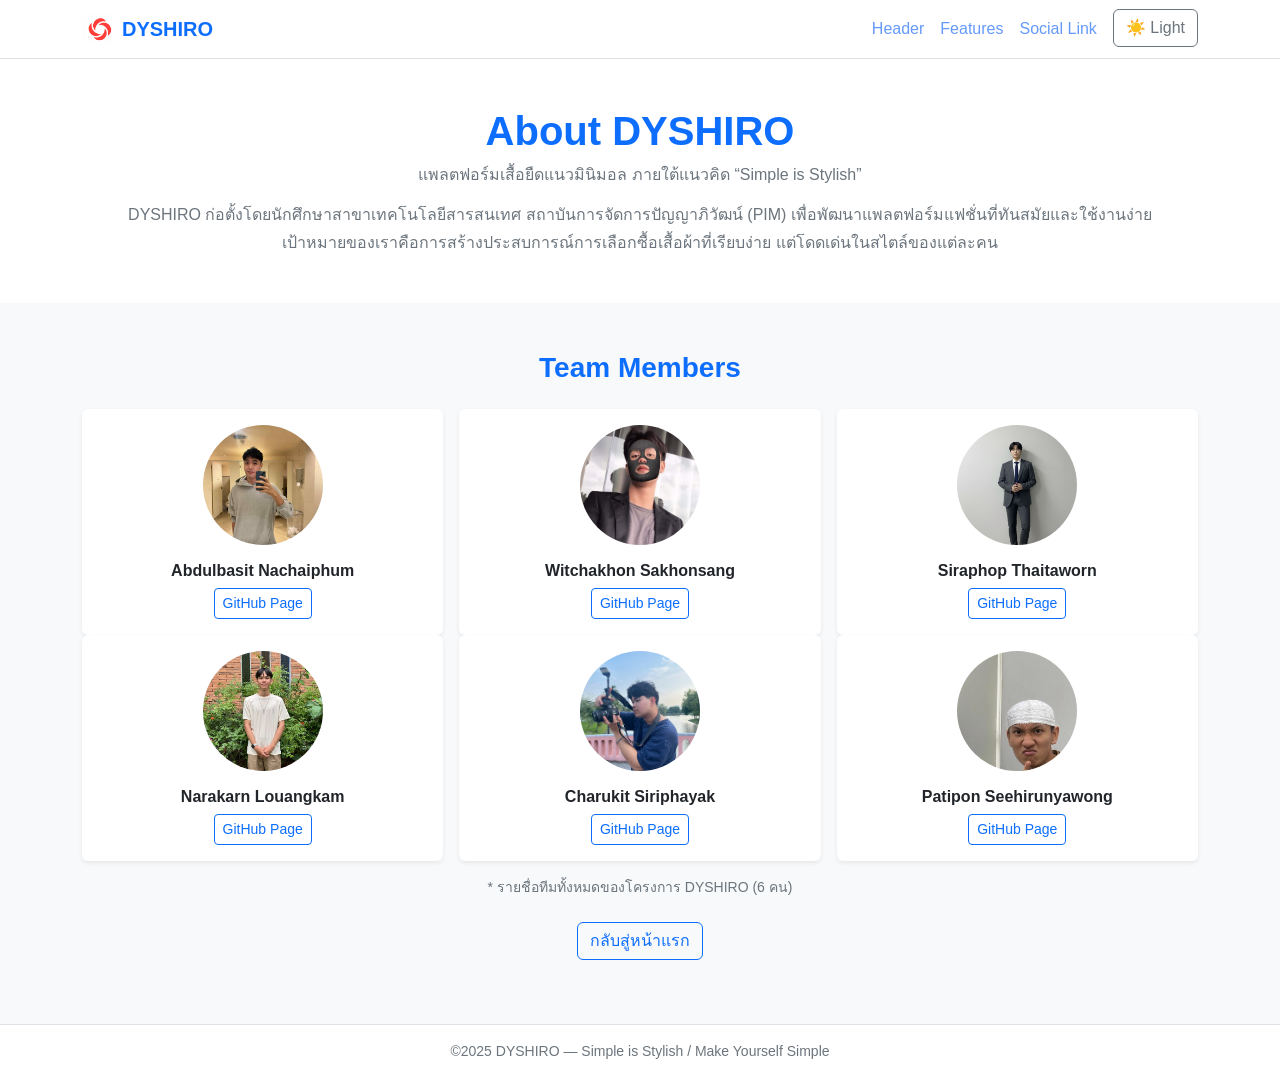
==== Teammember.html @ 55dbb314 "Update latest changes" ====
<!doctype html>
<html lang="th">
  <head>
    <meta charset="utf-8" />
    <meta name="viewport" content="width=device-width, initial-scale=1" />
    <title>Team Member — DYSHIRO</title>
    <link href="https://cdn.jsdelivr.net/npm/bootstrap@5.3.3/dist/css/bootstrap.min.css" rel="stylesheet">
    <link rel="shortcut icon" href="LOGO.png" type="image/x-icon">
    <link rel="stylesheet" href="styles.css">

    <style>

      :root {
        --color-primary: #0d6efd;
        --color-text-main: #212529;
        --color-text-muted: #6c757d;
        --color-bg-body: #f8f9fa;
        --color-bg-card: #ffffff;
        --color-border: #dee2e6;
      }

      .dark-mode {
        --color-primary: #8cb4ff;
        --color-text-main: #ffffff;
        --color-text-muted: #ffffff;
        --color-bg-body: #414141;
        --color-bg-card: #2d2828;
        --color-border: #0080ff;
      }
      
      html { scroll-behavior: smooth; }
      
      body { 
        font-family:"Segoe UI", Arial, sans-serif; 
        background: var(--color-bg-body) !important; 
        color: var(--color-text-main) !important; 
      }
      .navbar-brand img { width:32px; height:32px; margin-right:.5rem; }
      
      h1,h3, .navbar-brand { 
        font-weight:700; 
        color: var(--color-primary) !important; 
      }

      .bg-white, .bg-light, .card, footer {
          background-color: var(--color-bg-card) !important;
          color: var(--color-text-main) !important;
      }
      .text-muted {
          color: var(--color-text-muted) !important;
      }
      .border-bottom, .border-top, .border {
          border-color: var(--color-border) !important;
      }

      .btn-outline-primary {
          border-color: var(--color-primary);
          color: var(--color-primary);
      }
      .btn-outline-primary:hover {
          background-color: var(--color-primary);
          color: var(--color-bg-card);
      }

      .member-pic { width:120px; height:120px; border-radius:50%; object-fit:cover; }
      .section-gap { padding:3rem 0; }
    </style>
  </head>
  <body>

    <nav class="navbar navbar-expand-lg bg-white border-bottom">
      <div class="container">
        <a class="navbar-brand d-flex align-items-center fw-bold" href="index.html">
          <img src="phoo.png" alt="Logo"> DYSHIRO
        </a>
        <button class="navbar-toggler" type="button" data-bs-toggle="collapse" data-bs-target="#menu">
          <span class="navbar-toggler-icon"></span>
        </button>
        <div id="menu" class="collapse navbar-collapse">
          <ul class="navbar-nav ms-auto">
            <li class="nav-item"><a class="nav-link" href="index.html#home"><HS class="Top">Header</HS></a></li>
            <li class="nav-item"><a class="nav-link" href="index.html#features"><HS class="Top">Features</HS></a></li>
            <li class="nav-item"><a class="nav-link" href="index.html#social"><HS class="Top">Social Link</HS></a></li>
            
            <li class="nav-item ms-lg-2">
              <button id="themeToggle" class="btn btn-outline-secondary mt-2 mt-lg-0">
                ☀️ Light
              </button>
            </li>
            
          </ul>
        </div>
      </div>
    </nav>

    <section class="section-gap bg-white">
      <div class="container text-center">
        <h1 class="mb-2">About DYSHIRO</h1>
        <p class="text-muted mb-3">แพลตฟอร์มเสื้อยืดแนวมินิมอล ภายใต้แนวคิด “Simple is Stylish”</p>
        <p class="text-muted mb-1">
          DYSHIRO ก่อตั้งโดยนักศึกษาสาขาเทคโนโลยีสารสนเทศ สถาบันการจัดการปัญญาภิวัฒน์ (PIM)  
          เพื่อพัฒนาแพลตฟอร์มแฟชั่นที่ทันสมัยและใช้งานง่าย
        </p>
        <p class="text-muted mb-0">เป้าหมายของเราคือการสร้างประสบการณ์การเลือกซื้อเสื้อผ้าที่เรียบง่าย  
        แต่โดดเด่นในสไตล์ของแต่ละคน</p>
      </div>
    </section>

    <section class="section-gap">
      <div class="container">
        <h3 class="mb-4 text-center">Team Members</h3>

        <div class="row g-3 justify-content-center">
          <div class="col-12 col-md-6 col-lg-4">
            <div class="card h-100 text-center border-0 shadow-sm">
              <div class="card-body">
                <img src="AUDY.jpg" alt="Abdulbasit" class="member-pic mb-3">
                <h6 class="fw-bold mb-1">Abdulbasit Nachaiphum</h6>
                <div class="text-muted small mb-2"></div>
                <a class="btn btn-outline-primary btn-sm" href="" target="_blank">GitHub Page</a>
              </div>
            </div>
          </div>

          <div class="col-12 col-md-6 col-lg-4">
            <div class="card h-100 text-center border-0 shadow-sm">
              <div class="card-body">
                <img src="HS.jpg" alt="HSSD" class="member-pic mb-3">
                <h6 class="fw-bold mb-1">Witchakhon Sakhonsang</h6>
                <div class="text-muted small mb-2"></div>
                <a class="btn btn-outline-primary btn-sm" href="" target="_blank">GitHub Page</a>
              </div>
            </div>
          </div>

          <div class="col-12 col-md-6 col-lg-4">
            <div class="card h-100 text-center border-0 shadow-sm">
              <div class="card-body">
                <img src="YO.jpg" alt="" class="member-pic mb-3">
                <h6 class="fw-bold mb-1">Siraphop Thaitaworn</h6>
                <div class="text-muted small mb-2"></div>
                <a class="btn btn-outline-primary btn-sm" href=""_blank">GitHub Page</a>
              </div>
            </div>
          </div>
        </div>

        <div class="row g-3 justify-content-center">
          <div class="col-12 col-md-6 col-lg-4">
            <div class="card h-100 text-center border-0 shadow-sm">
              <div class="card-body">
                <img src="narakarn.jpg" alt="narakarn" class="member-pic mb-3">
                <h6 class="fw-bold mb-1">Narakarn Louangkam</h6>
                <div class="text-muted small mb-2"></div>
                <a class="btn btn-outline-primary btn-sm" href="" target="_blank">GitHub Page</a>
              </div>
            </div>
          </div>

          <div class="col-12 col-md-6 col-lg-4">
            <div class="card h-100 text-center border-0 shadow-sm">
              <div class="card-body">
                <img src="tor.jpg" alt="Jrk" class="member-pic mb-3">
                <h6 class="fw-bold mb-1">Charukit Siriphayak</h6>
                <div class="text-muted small mb-2"></div>
                <a class="btn btn-outline-primary btn-sm" href="" target="_blank">GitHub Page</a>
              </div>
            </div>
          </div>

          <div class="col-12 col-md-6 col-lg-4">
            <div class="card h-100 text-center border-0 shadow-sm">
              <div class="card-body">
                <img src="JEFF.jpg" alt="Patipon Seehirunyawong" class="member-pic mb-3">
                <h6 class="fw-bold mb-1">Patipon Seehirunyawong</h6>
                <div class="text-muted small mb-2"> </div>
                <a class="btn btn-outline-primary btn-sm" href="" target="_blank">GitHub Page</a>
              </div>
            </div>
          </div>
        </div>
        <div class="text-center small text-muted mt-3">
          * รายชื่อทีมทั้งหมดของโครงการ DYSHIRO (6 คน)

        </div>

        <p class="text-center mt-4">
          <a href="index.html" class="btn btn-outline-primary">กลับสู่หน้าแรก</a>
        </p>
      </div>
    </section>

    <footer class="py-3 bg-white border-top">
      <div class="container text-center">
        <p class="small text-muted mb-0">©2025 DYSHIRO — Simple is Stylish / Make Yourself Simple</p>
      </div>
    </footer>

    <script src="https://cdn.jsdelivr.net/npm/bootstrap@5.3.3/dist/js/bootstrap.bundle.min.js"></script>

    <script>
      const toggle = document.getElementById('themeToggle');
      const body = document.body;

      if (localStorage.getItem('theme') === 'dark') {
        body.classList.add('dark-mode');
        toggle.innerHTML = '🌙 Dark';
      }

      toggle.addEventListener('click', () => {
        if (body.classList.contains('dark-mode')) {
          body.classList.remove('dark-mode');
          localStorage.setItem('theme', 'light');
          toggle.innerHTML = '☀️ Light';
        } else {
          body.classList.add('dark-mode');
          localStorage.setItem('theme', 'dark');
          toggle.innerHTML = '🌙 Dark';
        }
      });
    </script>
  </body>
</html>
---- styles.css ----
body {
    font-family: "Segoe UI", sans-serif;
    background-color: #f8f9fa;
    color: #212529;
  }

  .navbar-brand {
    font-weight: 700;
    color: #0d6efd;
  }

  h1, h2 {
    font-weight: 700;
    color: #0d6efd;
  }

  .btn-primary {
    background-color: #0d6efd;
    border: none;
  }

  .btn-primary:hover {
    opacity: 0.9;
  }

  .btn-outline-primary {
    border-color: #0d6efd;
    color: #0d6efd;
  }

  .btn-outline-primary:hover {
    background-color: #0d6efd;
    color: white;
  }

  .hero-section {
    padding: 5rem 0;
    background-color: #ffffff;
  }

  .Top {
    color: #659afc;
  }
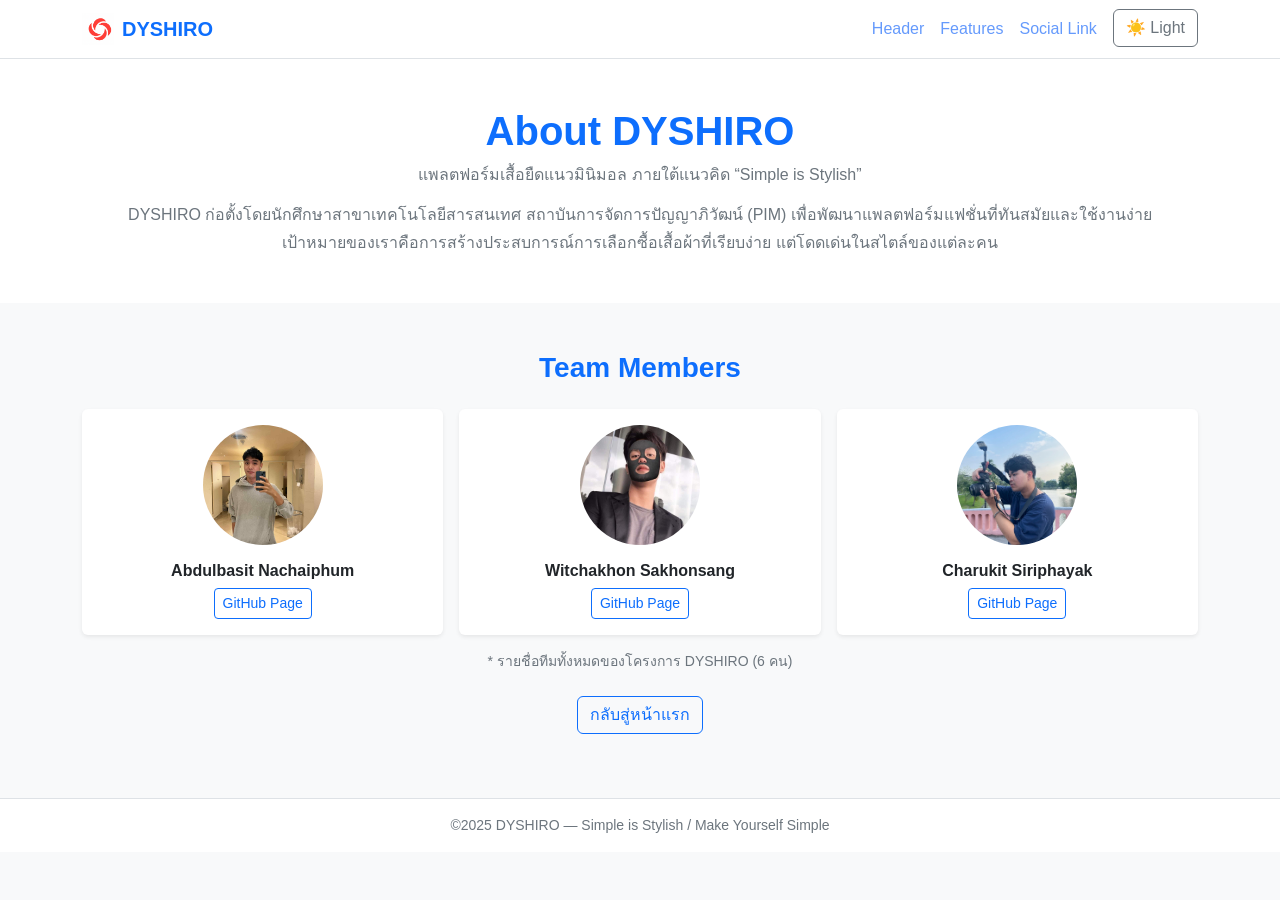
==== commit 1e7b18bf: "Add DYSHIRO RAG Chatbot" ====
--- a/Teammember.html
+++ b/Teammember.html
@@ -136,30 +136,6 @@
           <div class="col-12 col-md-6 col-lg-4">
             <div class="card h-100 text-center border-0 shadow-sm">
               <div class="card-body">
-                <img src="YO.jpg" alt="" class="member-pic mb-3">
-                <h6 class="fw-bold mb-1">Siraphop Thaitaworn</h6>
-                <div class="text-muted small mb-2"></div>
-                <a class="btn btn-outline-primary btn-sm" href=""_blank">GitHub Page</a>
-              </div>
-            </div>
-          </div>
-        </div>
-
-        <div class="row g-3 justify-content-center">
-          <div class="col-12 col-md-6 col-lg-4">
-            <div class="card h-100 text-center border-0 shadow-sm">
-              <div class="card-body">
-                <img src="narakarn.jpg" alt="narakarn" class="member-pic mb-3">
-                <h6 class="fw-bold mb-1">Narakarn Louangkam</h6>
-                <div class="text-muted small mb-2"></div>
-                <a class="btn btn-outline-primary btn-sm" href="" target="_blank">GitHub Page</a>
-              </div>
-            </div>
-          </div>
-
-          <div class="col-12 col-md-6 col-lg-4">
-            <div class="card h-100 text-center border-0 shadow-sm">
-              <div class="card-body">
                 <img src="tor.jpg" alt="Jrk" class="member-pic mb-3">
                 <h6 class="fw-bold mb-1">Charukit Siriphayak</h6>
                 <div class="text-muted small mb-2"></div>
@@ -167,18 +143,6 @@
               </div>
             </div>
           </div>
-
-          <div class="col-12 col-md-6 col-lg-4">
-            <div class="card h-100 text-center border-0 shadow-sm">
-              <div class="card-body">
-                <img src="JEFF.jpg" alt="Patipon Seehirunyawong" class="member-pic mb-3">
-                <h6 class="fw-bold mb-1">Patipon Seehirunyawong</h6>
-                <div class="text-muted small mb-2"> </div>
-                <a class="btn btn-outline-primary btn-sm" href="" target="_blank">GitHub Page</a>
-              </div>
-            </div>
-          </div>
-        </div>
         <div class="text-center small text-muted mt-3">
           * รายชื่อทีมทั้งหมดของโครงการ DYSHIRO (6 คน)
 
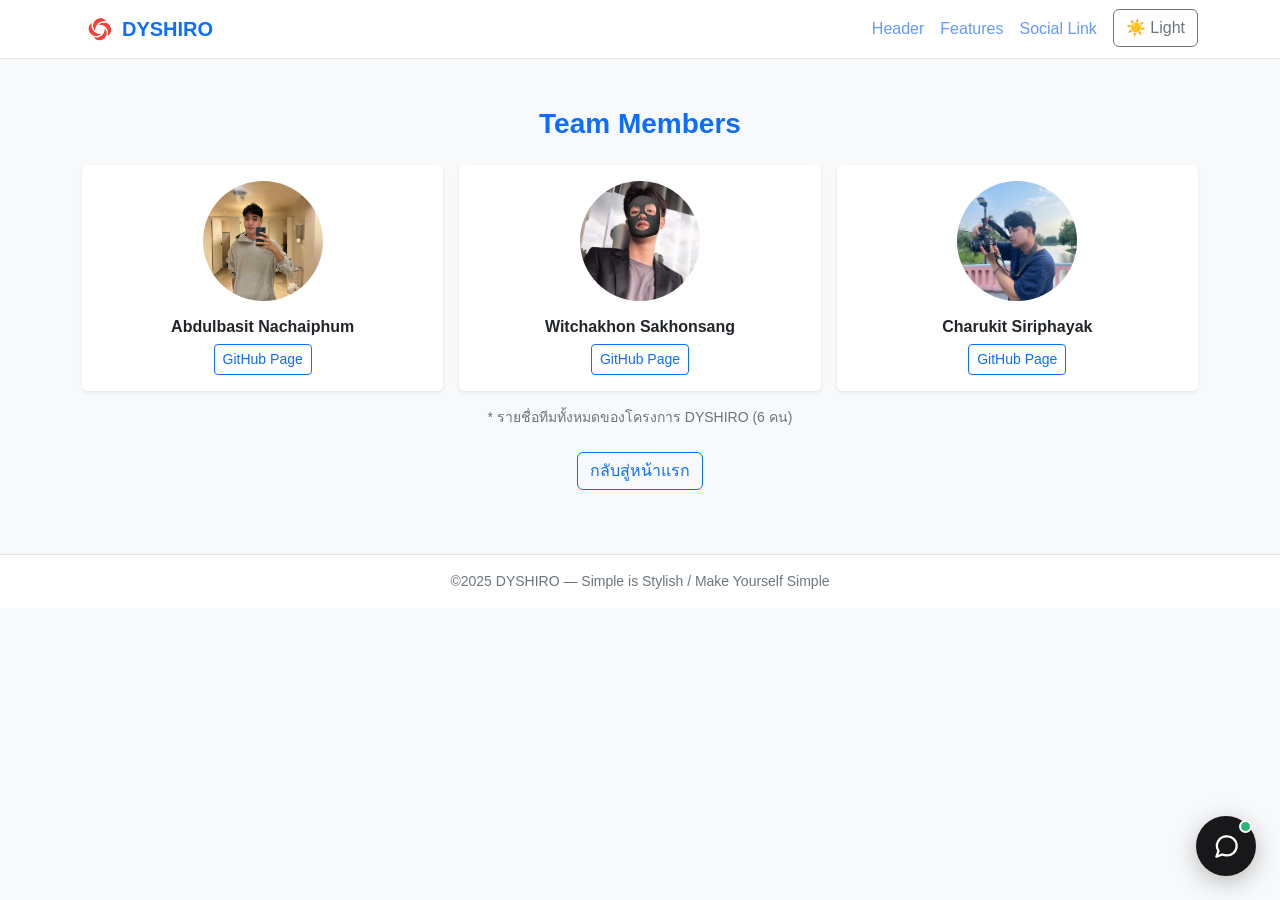
==== commit 2539efea: "Remove About section and add chat widget in Teammember.html" ====
--- a/Teammember.html
+++ b/Teammember.html
@@ -93,19 +93,6 @@
       </div>
     </nav>
 
-    <section class="section-gap bg-white">
-      <div class="container text-center">
-        <h1 class="mb-2">About DYSHIRO</h1>
-        <p class="text-muted mb-3">แพลตฟอร์มเสื้อยืดแนวมินิมอล ภายใต้แนวคิด “Simple is Stylish”</p>
-        <p class="text-muted mb-1">
-          DYSHIRO ก่อตั้งโดยนักศึกษาสาขาเทคโนโลยีสารสนเทศ สถาบันการจัดการปัญญาภิวัฒน์ (PIM)  
-          เพื่อพัฒนาแพลตฟอร์มแฟชั่นที่ทันสมัยและใช้งานง่าย
-        </p>
-        <p class="text-muted mb-0">เป้าหมายของเราคือการสร้างประสบการณ์การเลือกซื้อเสื้อผ้าที่เรียบง่าย  
-        แต่โดดเด่นในสไตล์ของแต่ละคน</p>
-      </div>
-    </section>
-
     <section class="section-gap">
       <div class="container">
         <h3 class="mb-4 text-center">Team Members</h3>
@@ -143,9 +130,10 @@
               </div>
             </div>
           </div>
+        </div>
+
         <div class="text-center small text-muted mt-3">
           * รายชื่อทีมทั้งหมดของโครงการ DYSHIRO (6 คน)
-
         </div>
 
         <p class="text-center mt-4">
@@ -183,5 +171,7 @@
         }
       });
     </script>
+
+    <script src="chat-widget.js"></script>
   </body>
 </html>
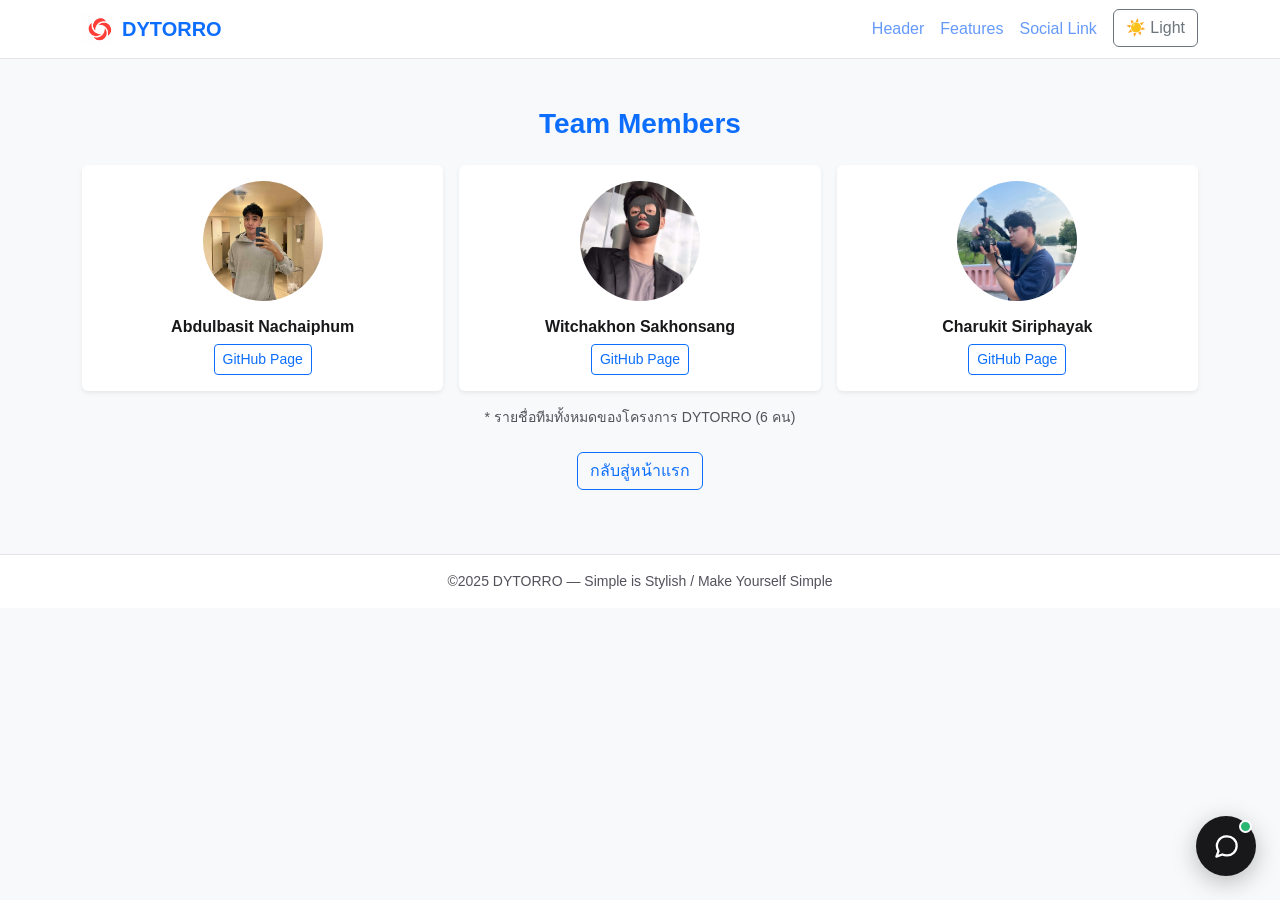
==== commit dedb1224: "Update DYTORRO name and minimalist dark mode in Teammember.html" ====
--- a/Teammember.html
+++ b/Teammember.html
@@ -3,63 +3,98 @@
   <head>
     <meta charset="utf-8" />
     <meta name="viewport" content="width=device-width, initial-scale=1" />
-    <title>Team Member — DYSHIRO</title>
+    <title>Team Member — DYTORRO</title>
     <link href="https://cdn.jsdelivr.net/npm/bootstrap@5.3.3/dist/css/bootstrap.min.css" rel="stylesheet">
     <link rel="shortcut icon" href="LOGO.png" type="image/x-icon">
     <link rel="stylesheet" href="styles.css">
 
     <style>
-
       :root {
         --color-primary: #0d6efd;
-        --color-text-main: #212529;
-        --color-text-muted: #6c757d;
+        --color-text-main: #18181b;
+        --color-text-muted: #52525b;
         --color-bg-body: #f8f9fa;
         --color-bg-card: #ffffff;
-        --color-border: #dee2e6;
-      }
-
+        --color-border: #e4e4e7;
+      }
+
+      /* โทน Dark Mode แบบ Minimalist Modern เข้าชุดกับหน้าหลัก */
       .dark-mode {
-        --color-primary: #8cb4ff;
-        --color-text-main: #ffffff;
-        --color-text-muted: #ffffff;
-        --color-bg-body: #414141;
-        --color-bg-card: #2d2828;
-        --color-border: #0080ff;
+        --color-primary: #60a5fa;
+        --color-text-main: #f4f4f5;
+        --color-text-muted: #a1a1aa;
+        --color-bg-body: #09090b;
+        --color-bg-card: #18181b;
+        --color-border: #27272a;
       }
       
       html { scroll-behavior: smooth; }
       
       body { 
-        font-family:"Segoe UI", Arial, sans-serif; 
+        font-family: "Segoe UI", Arial, sans-serif; 
         background: var(--color-bg-body) !important; 
         color: var(--color-text-main) !important; 
+        transition: background-color 0.25s ease, color 0.25s ease;
       }
       .navbar-brand img { width:32px; height:32px; margin-right:.5rem; }
+
+      /* ปรับเมนู Navbar ในโหมด Dark ให้สว่างคมชัด */
+      .dark-mode .navbar {
+        background-color: rgba(24, 24, 27, 0.92) !important;
+        backdrop-filter: blur(8px);
+      }
+      .dark-mode .navbar-brand {
+        color: #ffffff !important;
+      }
+      .dark-mode .nav-link {
+        color: #d4d4d8 !important;
+      }
+      .dark-mode .nav-link:hover {
+        color: var(--color-primary) !important;
+      }
+      .dark-mode .navbar-toggler {
+        border-color: #3f3f46;
+        filter: invert(1);
+      }
       
-      h1,h3, .navbar-brand { 
-        font-weight:700; 
+      h1, h3 { 
+        font-weight: 700; 
         color: var(--color-primary) !important; 
       }
 
       .bg-white, .bg-light, .card, footer {
-          background-color: var(--color-bg-card) !important;
-          color: var(--color-text-main) !important;
-      }
+        background-color: var(--color-bg-card) !important;
+        color: var(--color-text-main) !important;
+      }
+      .dark-mode footer {
+        background-color: #09090b !important;
+      }
+      .dark-mode .card {
+        background-color: #18181b !important;
+        border: 1px solid #27272a !important;
+      }
+
       .text-muted {
-          color: var(--color-text-muted) !important;
+        color: var(--color-text-muted) !important;
       }
       .border-bottom, .border-top, .border {
-          border-color: var(--color-border) !important;
+        border-color: var(--color-border) !important;
       }
 
       .btn-outline-primary {
-          border-color: var(--color-primary);
-          color: var(--color-primary);
+        border-color: var(--color-primary);
+        color: var(--color-primary);
       }
       .btn-outline-primary:hover {
-          background-color: var(--color-primary);
-          color: var(--color-bg-card);
+        background-color: var(--color-primary);
+        color: #09090b;
+      }
+      .dark-mode #themeToggle {
+        color: #f4f4f5;
+        border-color: #3f3f46;
+      }
+      .dark-mode #themeToggle:hover {
+        background-color: #27272a;
       }
 
       .member-pic { width:120px; height:120px; border-radius:50%; object-fit:cover; }
@@ -71,7 +106,7 @@
     <nav class="navbar navbar-expand-lg bg-white border-bottom">
       <div class="container">
         <a class="navbar-brand d-flex align-items-center fw-bold" href="index.html">
-          <img src="phoo.png" alt="Logo"> DYSHIRO
+          <img src="phoo.png" alt="Logo"> DYTORRO
         </a>
         <button class="navbar-toggler" type="button" data-bs-toggle="collapse" data-bs-target="#menu">
           <span class="navbar-toggler-icon"></span>
@@ -87,7 +122,6 @@
                 ☀️ Light
               </button>
             </li>
-            
           </ul>
         </div>
       </div>
@@ -133,7 +167,7 @@
         </div>
 
         <div class="text-center small text-muted mt-3">
-          * รายชื่อทีมทั้งหมดของโครงการ DYSHIRO (6 คน)
+          * รายชื่อทีมทั้งหมดของโครงการ DYTORRO (6 คน)
         </div>
 
         <p class="text-center mt-4">
@@ -144,7 +178,7 @@
 
     <footer class="py-3 bg-white border-top">
       <div class="container text-center">
-        <p class="small text-muted mb-0">©2025 DYSHIRO — Simple is Stylish / Make Yourself Simple</p>
+        <p class="small text-muted mb-0">©2025 DYTORRO — Simple is Stylish / Make Yourself Simple</p>
       </div>
     </footer>
 
